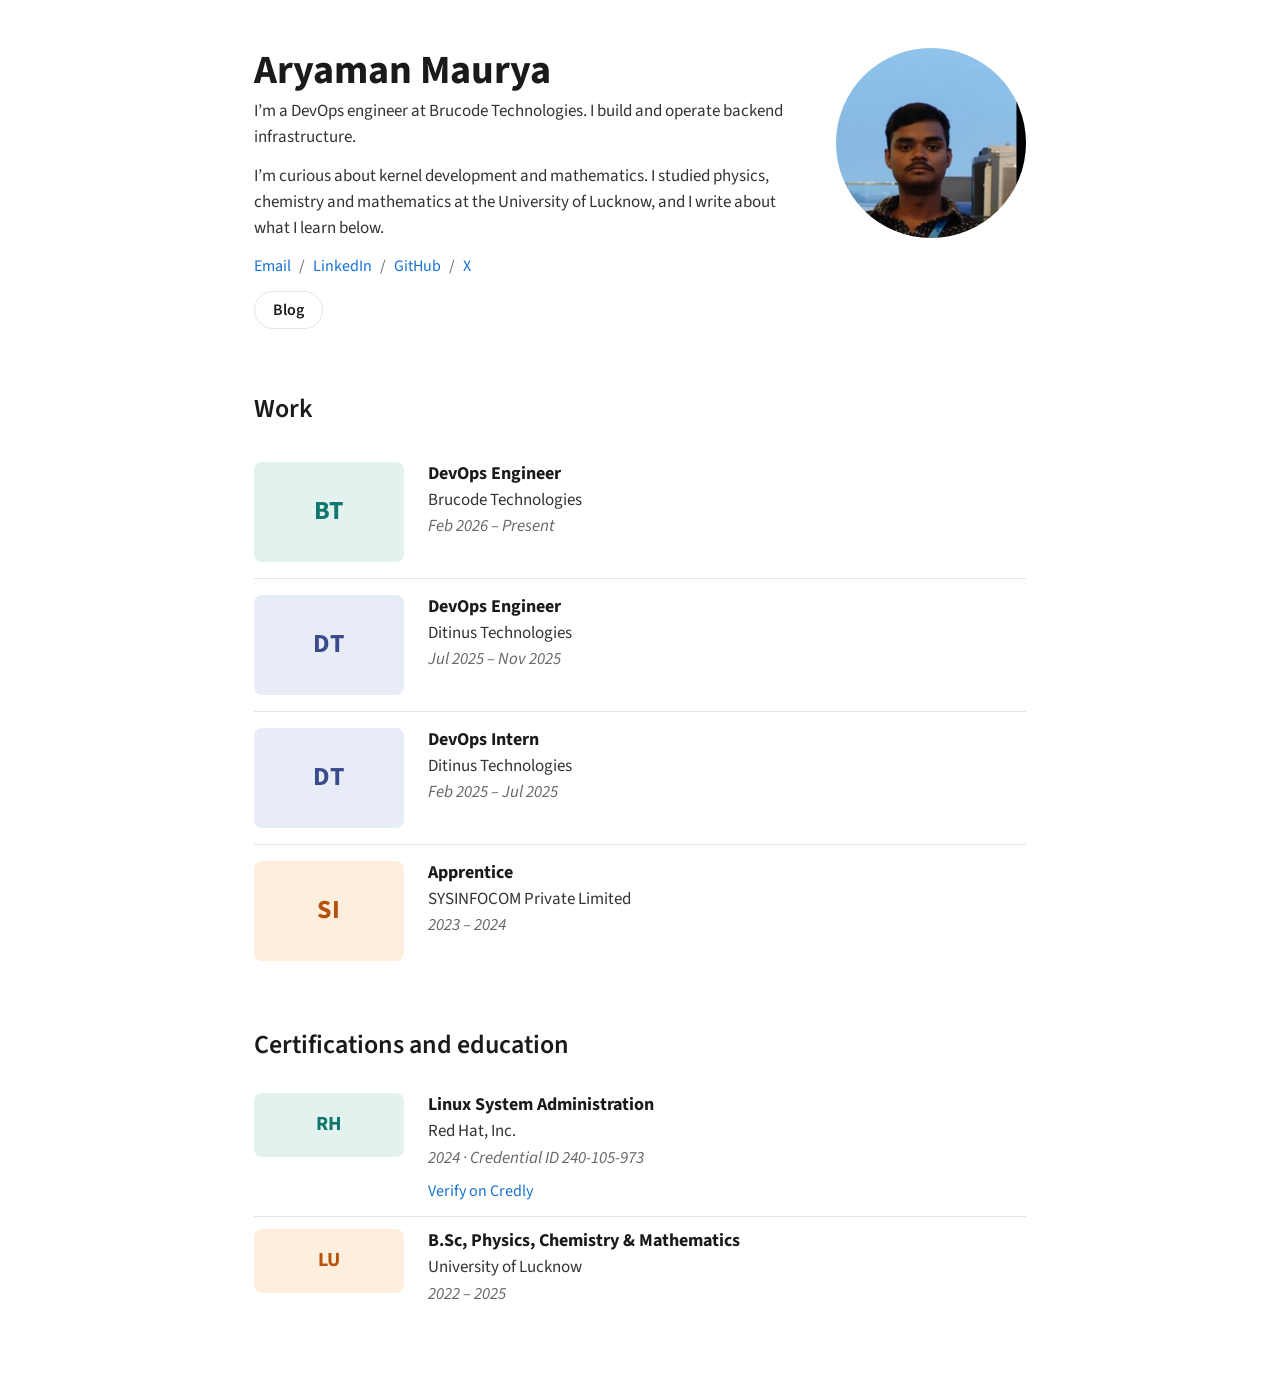
==== index.html @ b2ce627e "Rename main.html to index.html" ====
<!DOCTYPE html>
<html lang="en">
<head>
<meta charset="utf-8">
<meta name="viewport" content="width=device-width, initial-scale=1, viewport-fit=cover">
<title>Aryaman Maurya</title>
<link href="https://fonts.googleapis.com/css2?family=Source+Sans+3:ital,wght@0,400;0,600;0,700;1,400&display=swap" rel="stylesheet">
<style>
:root{--bg:#fff;--ink:#1a1a1a;--text:#333;--muted:#666;--line:#e6e6e6;--link:#1772d0;--tile1:#e3f1ef;--tile1i:#0f766e;--tile2:#fdeedd;--tile2i:#b45309;--tile3:#e8ecf6;--tile3i:#3a4a8a;color-scheme:light;
box-sizing:border-box;padding-top:env(safe-area-inset-top,0px);padding-bottom:env(safe-area-inset-bottom,0px)}
@media (prefers-color-scheme:dark){:root:not([data-theme="light"]){--bg:#121416;--ink:#f1f1f1;--text:#cfcfcf;--muted:#9a9a9a;--line:#2a2d30;--link:#6cb0ff;--tile1:#173431;--tile1i:#5eead4;--tile2:#3a2a15;--tile2i:#fbbf6a;--tile3:#1f2640;--tile3i:#a5b4f5;color-scheme:dark}}
:root[data-theme="dark"]{--bg:#121416;--ink:#f1f1f1;--text:#cfcfcf;--muted:#9a9a9a;--line:#2a2d30;--link:#6cb0ff;--tile1:#173431;--tile1i:#5eead4;--tile2:#3a2a15;--tile2i:#fbbf6a;--tile3:#1f2640;--tile3i:#a5b4f5;color-scheme:dark}
*,*::before,*::after{box-sizing:border-box}
html{scroll-padding-top:env(safe-area-inset-top,0px)}
body{margin:0;background:var(--bg);color:var(--text);font:400 17px/1.55 "Source Sans 3",system-ui,sans-serif}
.page{max-width:820px;margin:0 auto;padding:48px 24px 80px}
a{color:var(--link);text-decoration:none}
a:hover{text-decoration:underline}
:focus-visible{outline:3px solid var(--link);outline-offset:3px;border-radius:3px}
h1{margin:0 0 4px;font-size:40px;line-height:1.15;font-weight:700;color:var(--ink)}
h2{margin:48px 0 16px;font-size:26px;font-weight:600;color:var(--ink)}
.head{display:flex;gap:32px;align-items:flex-start;justify-content:space-between}
.head p{margin:0 0 12px}
.photo{flex:0 0 190px;width:190px;height:190px;border-radius:50%;object-fit:cover;background:var(--line)}
.links{margin:16px 0 0;text-align:center;font-size:16px}
.links a+a::before{content:"/";color:var(--muted);margin:0 8px;display:inline-block}
.links{text-align:left}
.item{display:flex;gap:24px;padding:16px 0;border-top:1px solid var(--line)}
.item:first-of-type{border-top:0}
.tile{flex:0 0 150px;height:100px;border-radius:8px;display:grid;place-items:center;font-weight:700;font-size:26px;letter-spacing:.02em}
.t1{background:var(--tile1);color:var(--tile1i)}
.t2{background:var(--tile2);color:var(--tile2i)}
.t3{background:var(--tile3);color:var(--tile3i)}
.body{flex:1;min-width:0}
.title{display:block;font-weight:700;font-size:18px;color:var(--ink);line-height:1.3}
.sub{margin:2px 0 0;color:var(--text)}
.meta{margin:0;font-style:italic;color:var(--muted)}
.desc{margin:8px 0 0}
.acts{margin:8px 0 0;font-size:16px}
.acts button{font:inherit;color:var(--link);background:none;border:0;padding:0;cursor:pointer}
.acts button:hover{text-decoration:underline}
.acts button+button::before,.acts button+a::before,.acts a+button::before{content:"/";color:var(--muted);margin:0 8px}
.more{margin-top:12px}
.more p{margin:0 0 10px;max-width:62ch}
.video{position:relative;aspect-ratio:16/9;max-width:560px;margin-top:12px;border-radius:8px;overflow:hidden;background:var(--line)}
.video iframe{position:absolute;inset:0;width:100%;height:100%;border:0}
.video.empty{display:grid;place-items:center;color:var(--muted);text-align:center;padding:12px;border:1px dashed var(--muted);background:transparent}
.back{margin:0 0 16px}
.sr{position:absolute;width:1px;height:1px;overflow:hidden;clip:rect(0 0 0 0);white-space:nowrap}
.btn{display:inline-block;padding:6px 18px;border:1px solid var(--line);border-radius:999px;color:var(--ink);font-weight:600;font-size:16px}
.btn:hover{text-decoration:none;background:var(--line)}
#page-blog .item{padding:24px 0}
#page-blog .tile{height:110px}
.small .tile{height:64px;flex-basis:150px;font-size:20px}
.small .item{padding:12px 0}
[hidden]{display:none!important}
@media (max-width:640px){
 .head{flex-direction:column-reverse;align-items:center;text-align:left}
 .head>div{width:100%}
 .photo{width:150px;height:150px;flex-basis:auto}
 .item{flex-direction:column;gap:10px}
 .tile{flex-basis:auto;width:100%;max-width:220px}
}
</style>
</head>
<body>
<div class="page">
<div id="page-home">
<header class="head">
  <div>
    <h1>Aryaman Maurya</h1>
    <p>I’m a DevOps engineer at Brucode Technologies. I build and operate backend infrastructure.</p>
    <p>I’m curious about kernel development and mathematics. I studied physics, chemistry and mathematics at the University of Lucknow, and I write about what I learn below.</p>
    <p class="links">
      <a href="mailto:aryamanmaurya29@gmail.com">Email</a><a href="https://www.linkedin.com/in/aryamanmaurya/" target="_blank" rel="noopener">LinkedIn</a><a href="https://github.com/aryamanmaurya" target="_blank" rel="noopener">GitHub</a><a href="https://x.com/aryamanmaurya29" target="_blank" rel="noopener">X</a>
    </p>
    <p><a class="btn" href="#blog">Blog</a></p>
  </div>
  <img class="photo" src="[data-uri]" alt="Aryaman Maurya">
</header>

<section id="work" aria-labelledby="hw">
  <h2 id="hw">Work</h2>
  <div class="item"><div class="tile t1" aria-hidden="true">BT</div><div class="body">
    <span class="title">DevOps Engineer</span><p class="sub">Brucode Technologies</p><p class="meta">Feb 2026 – Present</p></div></div>
  <div class="item"><div class="tile t3" aria-hidden="true">DT</div><div class="body">
    <span class="title">DevOps Engineer</span><p class="sub">Ditinus Technologies</p><p class="meta">Jul 2025 – Nov 2025</p></div></div>
  <div class="item"><div class="tile t3" aria-hidden="true">DT</div><div class="body">
    <span class="title">DevOps Intern</span><p class="sub">Ditinus Technologies</p><p class="meta">Feb 2025 – Jul 2025</p></div></div>
  <div class="item"><div class="tile t2" aria-hidden="true">SI</div><div class="body">
    <span class="title">Apprentice</span><p class="sub">SYSINFOCOM Private Limited</p><p class="meta">2023 – 2024</p></div></div>
</section>

<section class="small" aria-labelledby="hc">
  <h2 id="hc">Certifications and education</h2>
  <div class="item"><div class="tile t1" aria-hidden="true">RH</div><div class="body">
    <span class="title">Linux System Administration</span><p class="sub">Red Hat, Inc.</p>
    <p class="meta">2024 · Credential ID 240-105-973</p>
    <p class="acts"><a href="https://www.credly.com/go/B8INA1QJ" target="_blank" rel="noopener">Verify on Credly</a></p></div></div>
  <div class="item"><div class="tile t2" aria-hidden="true">LU</div><div class="body">
    <span class="title">B.Sc, Physics, Chemistry &amp; Mathematics</span><p class="sub">University of Lucknow</p><p class="meta">2022 – 2025</p></div></div>
</section>
</div>

<div id="page-blog" hidden>
<p class="back"><a class="btn" href="#">Back</a></p>
<section aria-labelledby="hbp">
  <h1 id="hbp" class="sr">Blog</h1>
  <div id="posts"></div>
</section>
</div>
</div>

<script>
/* ---- Add blog posts here, newest first ----
   tag: short label shown on the tile (e.g. "Linux")
   video: YouTube link, "" for none, null shows a sample box
   body: array of paragraphs shown when the reader clicks "Read" */
var POSTS=[
  {title:"Your first blog post",date:"9 Nov 2026",tag:"Post",
   summary:"One or two sentences that tell the reader what this post covers and why it matters.",
   body:["Write the full post here. Add as many paragraphs as you like.","Posts with a video show a Watch link next to Read."],
   video:null},
  {title:"A second post",date:"1 Nov 2026",tag:"Notes",
   summary:"A post with no video only shows the Read link.",
   body:["The full text of the second post goes here."],
   video:""}
];

function ytId(u){var m=String(u).match(/(?:v=|youtu\.be\/|embed\/|shorts\/)([A-Za-z0-9_-]{11})/);return m?m[1]:null}
function el(t,c,x){var e=document.createElement(t);if(c)e.className=c;if(x!=null)e.textContent=x;return e}

(function(){
  var box=document.getElementById('posts'),tones=['t1','t2','t3'];
  POSTS.forEach(function(p,i){
    var it=el('div','item'),tile=el('div','tile '+tones[i%3],p.tag||'Post');tile.setAttribute('aria-hidden','true');
    var b=el('div','body');
    b.appendChild(el('span','title',p.title));
    b.appendChild(el('p','meta',p.date));
    b.appendChild(el('p','desc',p.summary));
    var acts=el('p','acts'),more=el('div','more'),vid=null;
    more.hidden=true;
    p.body.forEach(function(t){more.appendChild(el('p',null,t))});
    var rb=el('button',null,'Read');rb.type='button';rb.setAttribute('aria-expanded','false');
    rb.onclick=function(){more.hidden=!more.hidden;rb.setAttribute('aria-expanded',String(!more.hidden));rb.textContent=more.hidden?'Read':'Hide'};
    acts.appendChild(rb);
    if(p.video===null){
      vid=el('div','video empty','Your YouTube video appears here');vid.hidden=true;
    }else if(p.video){
      var id=ytId(p.video);
      if(id){
        vid=el('div','video');vid.hidden=true;vid.dataset.id=id;
        var yl=el('a',null,'YouTube');yl.href='https://www.youtube.com/watch?v='+id;yl.target='_blank';yl.rel='noopener';
      }
    }
    if(vid){
      var wb=el('button',null,'Watch');wb.type='button';wb.setAttribute('aria-expanded','false');
      wb.onclick=function(){
        if(vid.hidden&&vid.dataset.id&&!vid.firstChild){
          var f=document.createElement('iframe');
          f.src='https://www.youtube-nocookie.com/embed/'+vid.dataset.id;
          f.title=p.title+' (video)';f.allowFullscreen=true;
          f.setAttribute('allow','accelerometer; encrypted-media; gyroscope; picture-in-picture');
          vid.appendChild(f);
        }
        vid.hidden=!vid.hidden;wb.setAttribute('aria-expanded',String(!vid.hidden));wb.textContent=vid.hidden?'Watch':'Hide video';
      };
      acts.appendChild(wb);
      if(typeof yl!=='undefined'&&yl&&p.video){acts.appendChild(yl);yl=null}
    }
    b.appendChild(acts);b.appendChild(more);if(vid)b.appendChild(vid);
    it.appendChild(tile);it.appendChild(b);box.appendChild(it);
  });
  var home=document.getElementById('page-home'),bp=document.getElementById('page-blog');
  function route(){
    var b=location.hash==='#blog';
    home.hidden=b;bp.hidden=!b;
    document.title=(b?'Blog – ':'')+'Aryaman Maurya';
    window.scrollTo(0,0);
  }
  window.addEventListener('hashchange',route);route();
})();
</script>
</body>
</html>
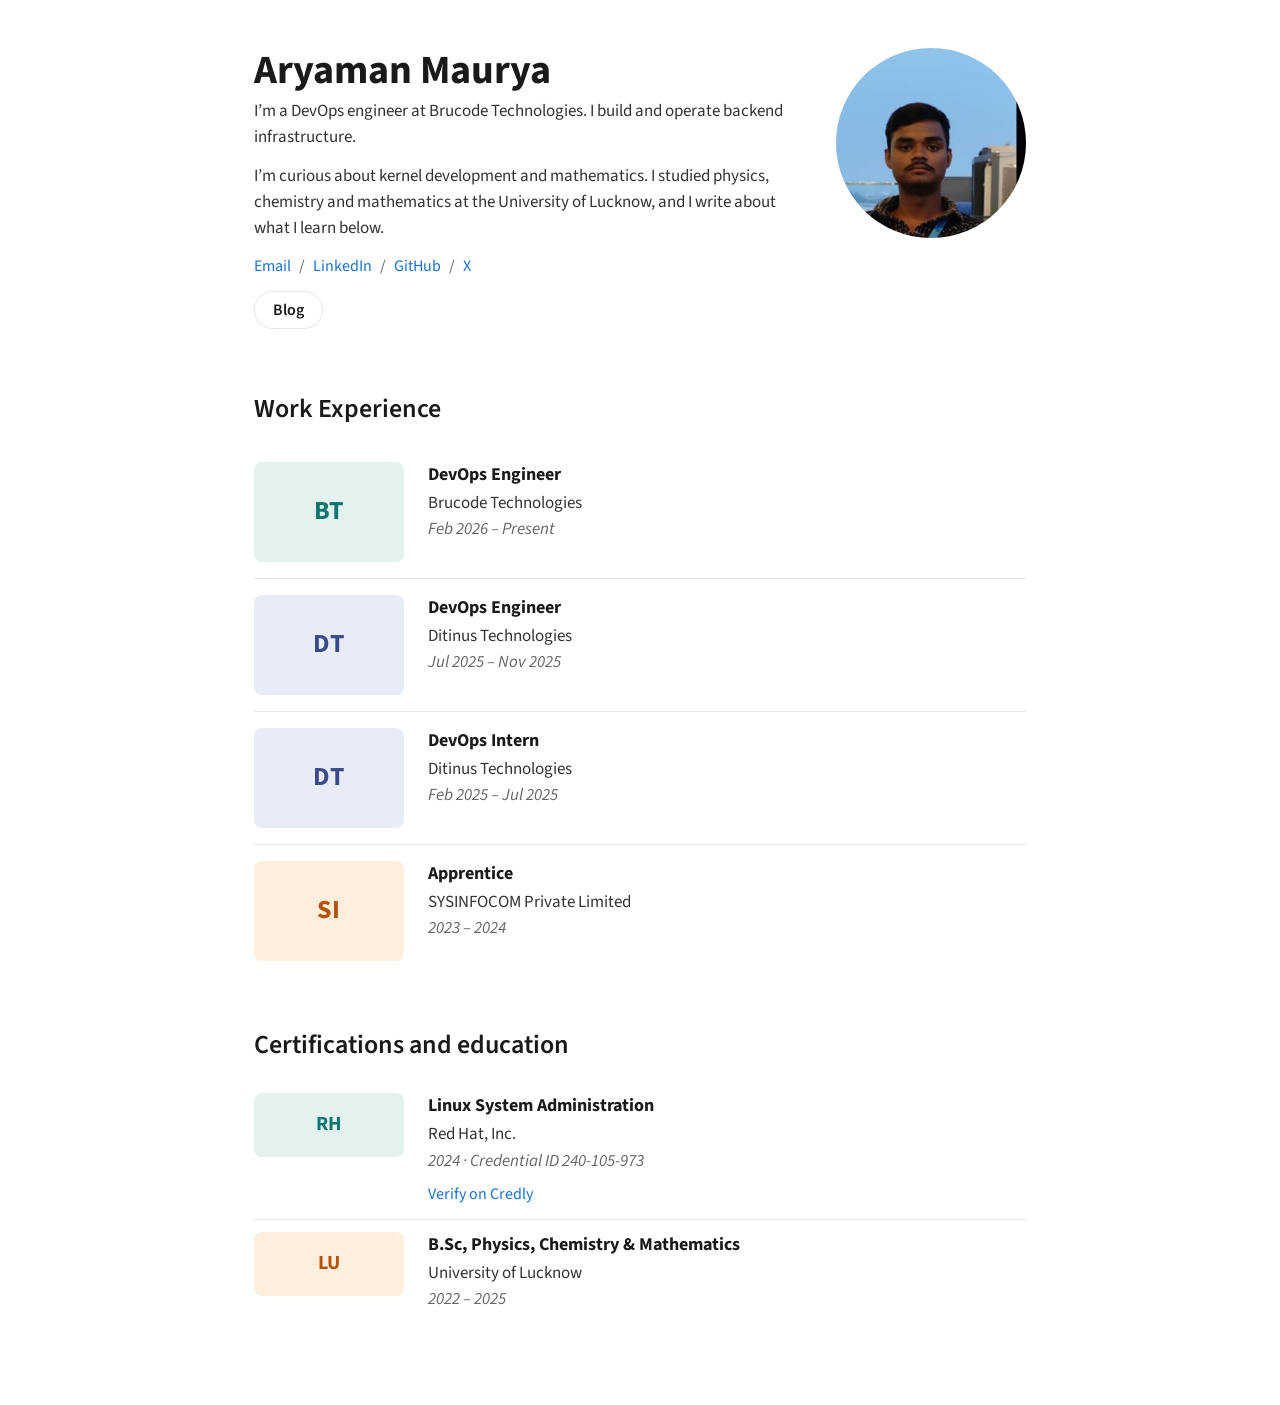
==== commit 247c533e: "few refinements." ====
--- a/index.html
+++ b/index.html
@@ -46,11 +46,32 @@
 .video iframe{position:absolute;inset:0;width:100%;height:100%;border:0}
 .video.empty{display:grid;place-items:center;color:var(--muted);text-align:center;padding:12px;border:1px dashed var(--muted);background:transparent}
 .back{margin:0 0 16px}
+.back .btn{width:40px;height:40px;padding:0;display:grid;place-items:center;border-radius:50%;background:var(--bg)}
+.back .btn:hover{background:var(--line)}
+@media (min-width:960px){#page-blog,#page-post{position:relative}.back{position:absolute;top:-39px;left:calc(-1 * min(209px, (100vw - 772px) / 2 - 20px));margin:0}}
+#posts .item{position:relative}
+#posts .title::after{content:"";position:absolute;inset:0}
+#posts .item:hover .title{color:var(--link)}
+#posts .item:hover{background:rgba(127,127,127,.06)}
+#post h1{font-size:34px;margin:0 0 4px}
+#post .meta{margin:0 0 20px}
+#post p{margin:0 0 14px;max-width:64ch}
+#post .video{margin:20px 0}
 .sr{position:absolute;width:1px;height:1px;overflow:hidden;clip:rect(0 0 0 0);white-space:nowrap}
 .btn{display:inline-block;padding:6px 18px;border:1px solid var(--line);border-radius:999px;color:var(--ink);font-weight:600;font-size:16px}
 .btn:hover{text-decoration:none;background:var(--line)}
 #page-blog .item{padding:24px 0}
 #page-blog .tile{height:110px}
+.exp-btn{font:inherit;font-weight:700;font-size:18px;line-height:1.3;color:var(--ink);background:none;border:0;padding:0;text-align:left;cursor:pointer;display:inline-flex;align-items:center;gap:8px}
+.chev{position:absolute;right:4px;top:22px;flex:none;color:var(--muted);opacity:0;transition:opacity .15s,transform .2s}
+.small .chev{top:18px}
+.item.exp .body{padding-right:36px}
+.item.exp{cursor:pointer;position:relative}
+.item.exp:hover .chev,.exp-btn:focus-visible .chev,.item.open .chev{opacity:1}
+.item.open .chev{transform:rotate(180deg)}
+@media (hover:none){.chev{opacity:1}}
+.note{margin-top:10px;max-width:62ch}
+.note p{margin:0}
 .small .tile{height:64px;flex-basis:150px;font-size:20px}
 .small .item{padding:12px 0}
 [hidden]{display:none!important}
@@ -80,15 +101,15 @@
 </header>
 
 <section id="work" aria-labelledby="hw">
-  <h2 id="hw">Work</h2>
+  <h2 id="hw">Work Experience</h2>
   <div class="item"><div class="tile t1" aria-hidden="true">BT</div><div class="body">
-    <span class="title">DevOps Engineer</span><p class="sub">Brucode Technologies</p><p class="meta">Feb 2026 – Present</p></div></div>
+    <span class="title">DevOps Engineer</span><p class="sub">Brucode Technologies</p><p class="meta">Feb 2026 – Present</p><div class="note" hidden><p>Write two to four lines about this role here: what you worked on, the tools you used and what you achieved.</p></div></div></div>
   <div class="item"><div class="tile t3" aria-hidden="true">DT</div><div class="body">
-    <span class="title">DevOps Engineer</span><p class="sub">Ditinus Technologies</p><p class="meta">Jul 2025 – Nov 2025</p></div></div>
+    <span class="title">DevOps Engineer</span><p class="sub">Ditinus Technologies</p><p class="meta">Jul 2025 – Nov 2025</p><div class="note" hidden><p>Write two to four lines about this role here: what you worked on, the tools you used and what you achieved.</p></div></div></div>
   <div class="item"><div class="tile t3" aria-hidden="true">DT</div><div class="body">
-    <span class="title">DevOps Intern</span><p class="sub">Ditinus Technologies</p><p class="meta">Feb 2025 – Jul 2025</p></div></div>
+    <span class="title">DevOps Intern</span><p class="sub">Ditinus Technologies</p><p class="meta">Feb 2025 – Jul 2025</p><div class="note" hidden><p>Write two to four lines about this role here: what you worked on, the tools you used and what you achieved.</p></div></div></div>
   <div class="item"><div class="tile t2" aria-hidden="true">SI</div><div class="body">
-    <span class="title">Apprentice</span><p class="sub">SYSINFOCOM Private Limited</p><p class="meta">2023 – 2024</p></div></div>
+    <span class="title">Apprentice</span><p class="sub">SYSINFOCOM Private Limited</p><p class="meta">2023 – 2024</p><div class="note" hidden><p>Write two to four lines about this role here: what you worked on, the tools you used and what you achieved.</p></div></div></div>
 </section>
 
 <section class="small" aria-labelledby="hc">
@@ -96,33 +117,37 @@
   <div class="item"><div class="tile t1" aria-hidden="true">RH</div><div class="body">
     <span class="title">Linux System Administration</span><p class="sub">Red Hat, Inc.</p>
     <p class="meta">2024 · Credential ID 240-105-973</p>
-    <p class="acts"><a href="https://www.credly.com/go/B8INA1QJ" target="_blank" rel="noopener">Verify on Credly</a></p></div></div>
+    <p class="acts"><a href="https://www.credly.com/go/B8INA1QJ" target="_blank" rel="noopener">Verify on Credly</a></p><div class="note" hidden><p>Write a couple of lines here about what this certification covers and what you learned from it.</p></div></div></div>
   <div class="item"><div class="tile t2" aria-hidden="true">LU</div><div class="body">
-    <span class="title">B.Sc, Physics, Chemistry &amp; Mathematics</span><p class="sub">University of Lucknow</p><p class="meta">2022 – 2025</p></div></div>
+    <span class="title">B.Sc, Physics, Chemistry &amp; Mathematics</span><p class="sub">University of Lucknow</p><p class="meta">2022 – 2025</p><div class="note" hidden><p>Write a couple of lines here about your studies, favourite subjects or projects.</p></div></div></div>
 </section>
 </div>
 
 <div id="page-blog" hidden>
-<p class="back"><a class="btn" href="#">Back</a></p>
+<p class="back"><a class="btn" href="#" aria-label="Back"><svg width="18" height="18" viewBox="0 0 24 24" fill="none" stroke="currentColor" stroke-width="2.2" stroke-linecap="round" stroke-linejoin="round" aria-hidden="true"><path d="M19 12H5M12 19l-7-7 7-7"/></svg></a></p>
 <section aria-labelledby="hbp">
   <h1 id="hbp" class="sr">Blog</h1>
   <div id="posts"></div>
 </section>
 </div>
+<div id="page-post" hidden>
+<p class="back"><a class="btn" href="#blog" aria-label="Back"><svg width="18" height="18" viewBox="0 0 24 24" fill="none" stroke="currentColor" stroke-width="2.2" stroke-linecap="round" stroke-linejoin="round" aria-hidden="true"><path d="M19 12H5M12 19l-7-7 7-7"/></svg></a></p>
+<article id="post"></article>
+</div>
 </div>
 
 <script>
 /* ---- Add blog posts here, newest first ----
    tag: short label shown on the tile (e.g. "Linux")
    video: YouTube link, "" for none, null shows a sample box
-   body: array of paragraphs shown when the reader clicks "Read" */
+   body: array of paragraphs shown on the post page */
 var POSTS=[
   {title:"Your first blog post",date:"9 Nov 2026",tag:"Post",
    summary:"One or two sentences that tell the reader what this post covers and why it matters.",
-   body:["Write the full post here. Add as many paragraphs as you like.","Posts with a video show a Watch link next to Read."],
+   body:["Write the full post here. Add as many paragraphs as you like.","If a post has a YouTube link, the video appears below the text."],
    video:null},
   {title:"A second post",date:"1 Nov 2026",tag:"Notes",
-   summary:"A post with no video only shows the Read link.",
+   summary:"A post without a video shows only the text.",
    body:["The full text of the second post goes here."],
    video:""}
 ];
@@ -134,51 +159,59 @@
   var box=document.getElementById('posts'),tones=['t1','t2','t3'];
   POSTS.forEach(function(p,i){
     var it=el('div','item'),tile=el('div','tile '+tones[i%3],p.tag||'Post');tile.setAttribute('aria-hidden','true');
-    var b=el('div','body');
-    b.appendChild(el('span','title',p.title));
+    var b=el('div','body'),a=el('a','title',p.title);a.href='#post-'+(i+1);
+    b.appendChild(a);
     b.appendChild(el('p','meta',p.date));
     b.appendChild(el('p','desc',p.summary));
-    var acts=el('p','acts'),more=el('div','more'),vid=null;
-    more.hidden=true;
-    p.body.forEach(function(t){more.appendChild(el('p',null,t))});
-    var rb=el('button',null,'Read');rb.type='button';rb.setAttribute('aria-expanded','false');
-    rb.onclick=function(){more.hidden=!more.hidden;rb.setAttribute('aria-expanded',String(!more.hidden));rb.textContent=more.hidden?'Read':'Hide'};
-    acts.appendChild(rb);
-    if(p.video===null){
-      vid=el('div','video empty','Your YouTube video appears here');vid.hidden=true;
-    }else if(p.video){
+    it.appendChild(tile);it.appendChild(b);box.appendChild(it);
+  });
+
+  function renderPost(i){
+    var p=POSTS[i],box=document.getElementById('post');
+    box.textContent='';
+    if(!p){box.appendChild(el('p',null,'This post could not be found.'));return}
+    box.appendChild(el('h1',null,p.title));
+    box.appendChild(el('p','meta',p.date));
+    p.body.forEach(function(t){box.appendChild(el('p',null,t))});
+    if(p.video===null){box.appendChild(el('div','video empty','Your YouTube video appears here'))}
+    else if(p.video){
       var id=ytId(p.video);
       if(id){
-        vid=el('div','video');vid.hidden=true;vid.dataset.id=id;
-        var yl=el('a',null,'YouTube');yl.href='https://www.youtube.com/watch?v='+id;yl.target='_blank';yl.rel='noopener';
+        var v=el('div','video'),f=document.createElement('iframe');
+        f.src='https://www.youtube-nocookie.com/embed/'+id;
+        f.title=p.title+' (video)';f.allowFullscreen=true;
+        f.setAttribute('allow','accelerometer; encrypted-media; gyroscope; picture-in-picture');
+        v.appendChild(f);box.appendChild(v);
+        var l=el('a',null,'Watch on YouTube');l.href='https://www.youtube.com/watch?v='+id;l.target='_blank';l.rel='noopener';
+        var pl=el('p');pl.appendChild(l);box.appendChild(pl);
       }
     }
-    if(vid){
-      var wb=el('button',null,'Watch');wb.type='button';wb.setAttribute('aria-expanded','false');
-      wb.onclick=function(){
-        if(vid.hidden&&vid.dataset.id&&!vid.firstChild){
-          var f=document.createElement('iframe');
-          f.src='https://www.youtube-nocookie.com/embed/'+vid.dataset.id;
-          f.title=p.title+' (video)';f.allowFullscreen=true;
-          f.setAttribute('allow','accelerometer; encrypted-media; gyroscope; picture-in-picture');
-          vid.appendChild(f);
-        }
-        vid.hidden=!vid.hidden;wb.setAttribute('aria-expanded',String(!vid.hidden));wb.textContent=vid.hidden?'Watch':'Hide video';
-      };
-      acts.appendChild(wb);
-      if(typeof yl!=='undefined'&&yl&&p.video){acts.appendChild(yl);yl=null}
-    }
-    b.appendChild(acts);b.appendChild(more);if(vid)b.appendChild(vid);
-    it.appendChild(tile);it.appendChild(b);box.appendChild(it);
-  });
-  var home=document.getElementById('page-home'),bp=document.getElementById('page-blog');
+  }
+
+  var pages={home:document.getElementById('page-home'),blog:document.getElementById('page-blog'),post:document.getElementById('page-post')};
   function route(){
-    var b=location.hash==='#blog';
-    home.hidden=b;bp.hidden=!b;
-    document.title=(b?'Blog – ':'')+'Aryaman Maurya';
-    window.scrollTo(0,0);
+    var h=location.hash.slice(1),m=h.match(/^post-(\d+)$/),name='home',title='Aryaman Maurya';
+    if(m){name='post';renderPost(+m[1]-1);var p=POSTS[+m[1]-1];if(p)title=p.title+' – Aryaman Maurya'}
+    else if(h==='blog'){name='blog';title='Blog – Aryaman Maurya'}
+    for(var k in pages)pages[k].hidden=(k!==name);
+    document.title=title;window.scrollTo(0,0);
   }
   window.addEventListener('hashchange',route);route();
+})();
+
+(function(){
+  document.querySelectorAll('#page-home .item').forEach(function(it,i){
+    var note=it.querySelector('.note'),t=it.querySelector('.title');
+    if(!note||!t)return;
+    var b=document.createElement('button');b.type='button';b.className='title exp-btn';
+    b.setAttribute('aria-expanded','false');
+    note.id='note-'+i;b.setAttribute('aria-controls',note.id);
+    b.appendChild(document.createTextNode(t.textContent));
+    b.insertAdjacentHTML('beforeend','<svg class="chev" width="16" height="16" viewBox="0 0 24 24" fill="none" stroke="currentColor" stroke-width="2.4" stroke-linecap="round" stroke-linejoin="round" aria-hidden="true"><path d="M6 9l6 6 6-6"/></svg>');
+    t.replaceWith(b);it.classList.add('exp');
+    function toggle(){var o=note.hidden;note.hidden=!o;it.classList.toggle('open',o);b.setAttribute('aria-expanded',String(o))}
+    it.addEventListener('click',function(e){if(e.target.closest('a'))return;if(e.target===b||b.contains(e.target)){toggle();return}toggle()});
+  });
 })();
 </script>
 </body>
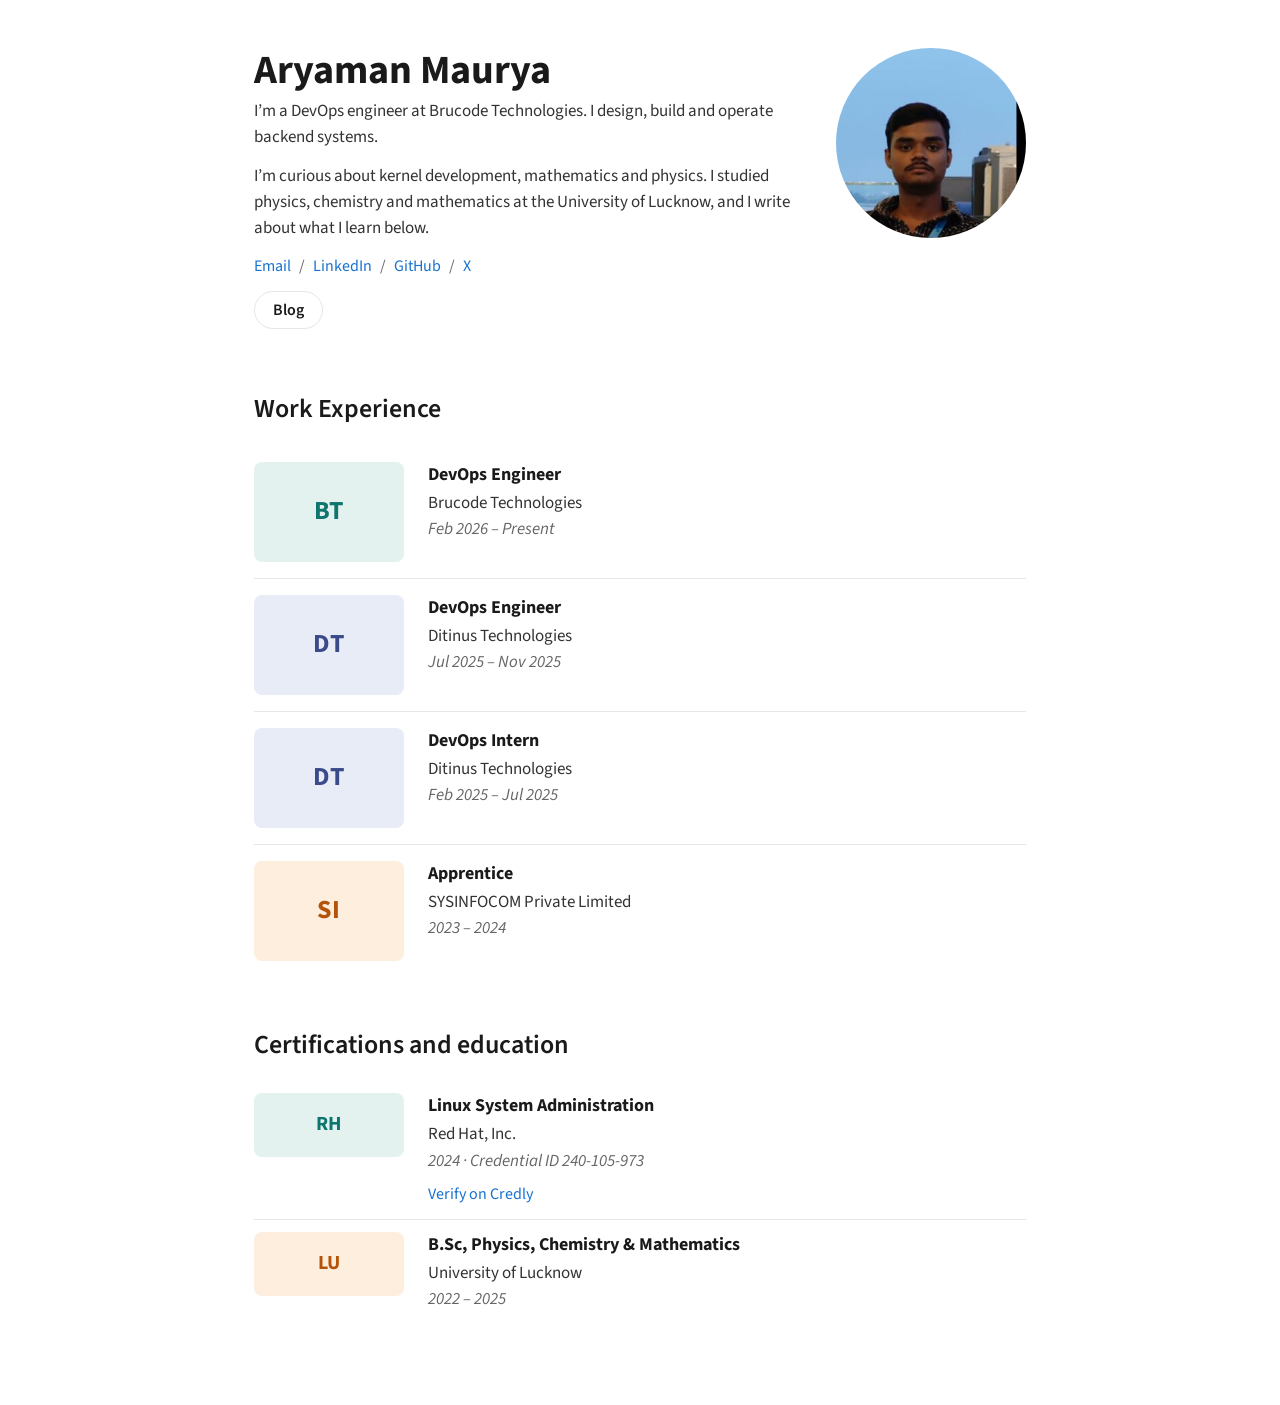
==== commit 2261fd01: "about me refinement." ====
--- a/index.html
+++ b/index.html
@@ -90,8 +90,8 @@
 <header class="head">
   <div>
     <h1>Aryaman Maurya</h1>
-    <p>I’m a DevOps engineer at Brucode Technologies. I build and operate backend infrastructure.</p>
-    <p>I’m curious about kernel development and mathematics. I studied physics, chemistry and mathematics at the University of Lucknow, and I write about what I learn below.</p>
+    <p>I’m a DevOps engineer at Brucode Technologies. I design, build and operate backend systems.</p>
+    <p>I’m curious about kernel development, mathematics and physics. I studied physics, chemistry and mathematics at the University of Lucknow, and I write about what I learn below.</p>
     <p class="links">
       <a href="mailto:aryamanmaurya29@gmail.com">Email</a><a href="https://www.linkedin.com/in/aryamanmaurya/" target="_blank" rel="noopener">LinkedIn</a><a href="https://github.com/aryamanmaurya" target="_blank" rel="noopener">GitHub</a><a href="https://x.com/aryamanmaurya29" target="_blank" rel="noopener">X</a>
     </p>
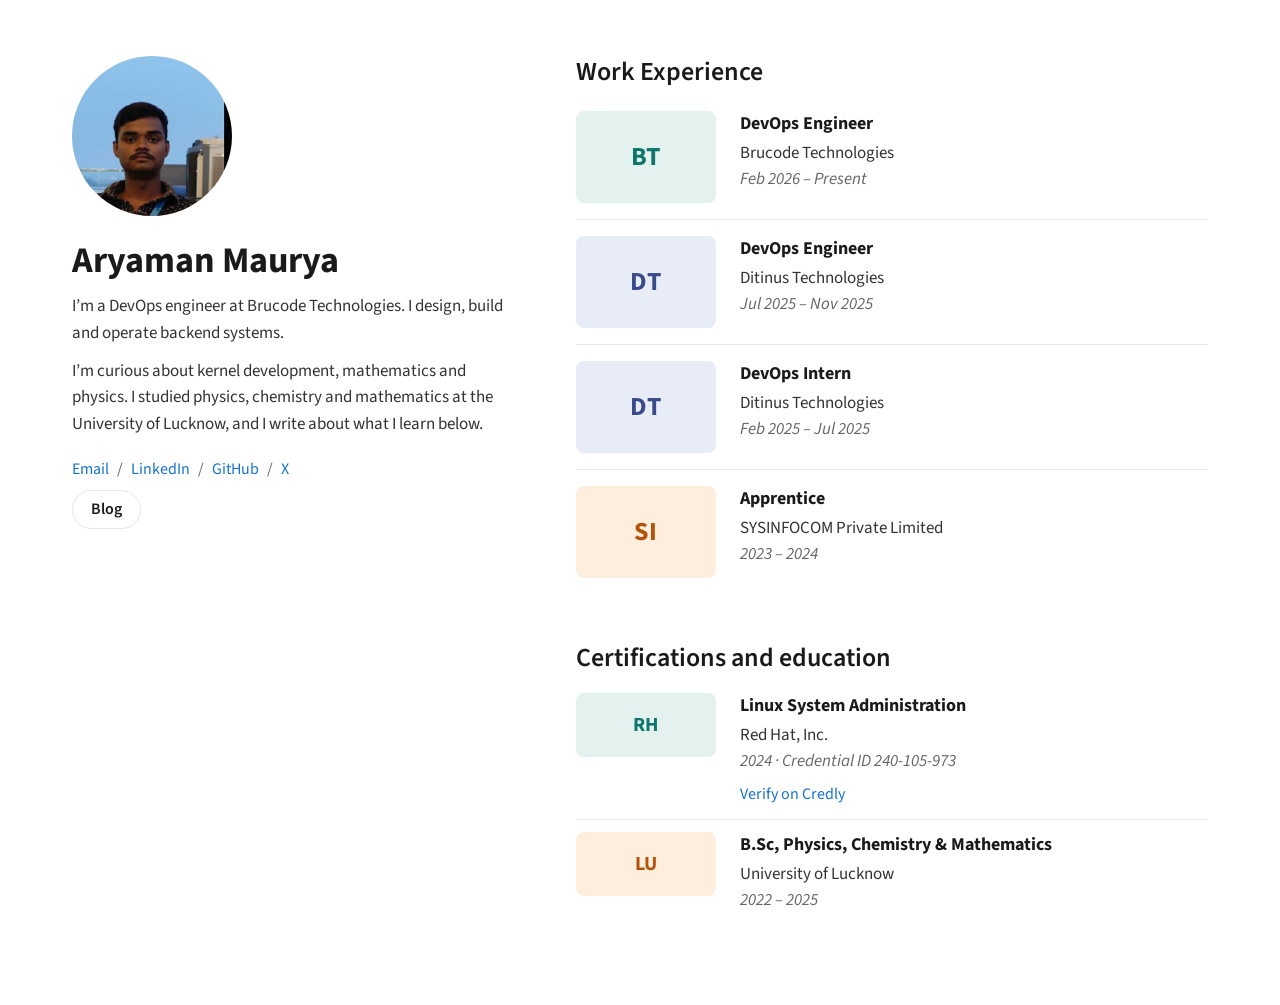
==== commit 62e28e5c: "updated and restructured" ====
--- a/index.html
+++ b/index.html
@@ -5,202 +5,58 @@
 <meta name="viewport" content="width=device-width, initial-scale=1, viewport-fit=cover">
 <title>Aryaman Maurya</title>
 <link href="https://fonts.googleapis.com/css2?family=Source+Sans+3:ital,wght@0,400;0,600;0,700;1,400&display=swap" rel="stylesheet">
-<style>
-:root{--bg:#fff;--ink:#1a1a1a;--text:#333;--muted:#666;--line:#e6e6e6;--link:#1772d0;--tile1:#e3f1ef;--tile1i:#0f766e;--tile2:#fdeedd;--tile2i:#b45309;--tile3:#e8ecf6;--tile3i:#3a4a8a;color-scheme:light;
-box-sizing:border-box;padding-top:env(safe-area-inset-top,0px);padding-bottom:env(safe-area-inset-bottom,0px)}
-@media (prefers-color-scheme:dark){:root:not([data-theme="light"]){--bg:#121416;--ink:#f1f1f1;--text:#cfcfcf;--muted:#9a9a9a;--line:#2a2d30;--link:#6cb0ff;--tile1:#173431;--tile1i:#5eead4;--tile2:#3a2a15;--tile2i:#fbbf6a;--tile3:#1f2640;--tile3i:#a5b4f5;color-scheme:dark}}
-:root[data-theme="dark"]{--bg:#121416;--ink:#f1f1f1;--text:#cfcfcf;--muted:#9a9a9a;--line:#2a2d30;--link:#6cb0ff;--tile1:#173431;--tile1i:#5eead4;--tile2:#3a2a15;--tile2i:#fbbf6a;--tile3:#1f2640;--tile3i:#a5b4f5;color-scheme:dark}
-*,*::before,*::after{box-sizing:border-box}
-html{scroll-padding-top:env(safe-area-inset-top,0px)}
-body{margin:0;background:var(--bg);color:var(--text);font:400 17px/1.55 "Source Sans 3",system-ui,sans-serif}
-.page{max-width:820px;margin:0 auto;padding:48px 24px 80px}
-a{color:var(--link);text-decoration:none}
-a:hover{text-decoration:underline}
-:focus-visible{outline:3px solid var(--link);outline-offset:3px;border-radius:3px}
-h1{margin:0 0 4px;font-size:40px;line-height:1.15;font-weight:700;color:var(--ink)}
-h2{margin:48px 0 16px;font-size:26px;font-weight:600;color:var(--ink)}
-.head{display:flex;gap:32px;align-items:flex-start;justify-content:space-between}
-.head p{margin:0 0 12px}
-.photo{flex:0 0 190px;width:190px;height:190px;border-radius:50%;object-fit:cover;background:var(--line)}
-.links{margin:16px 0 0;text-align:center;font-size:16px}
-.links a+a::before{content:"/";color:var(--muted);margin:0 8px;display:inline-block}
-.links{text-align:left}
-.item{display:flex;gap:24px;padding:16px 0;border-top:1px solid var(--line)}
-.item:first-of-type{border-top:0}
-.tile{flex:0 0 150px;height:100px;border-radius:8px;display:grid;place-items:center;font-weight:700;font-size:26px;letter-spacing:.02em}
-.t1{background:var(--tile1);color:var(--tile1i)}
-.t2{background:var(--tile2);color:var(--tile2i)}
-.t3{background:var(--tile3);color:var(--tile3i)}
-.body{flex:1;min-width:0}
-.title{display:block;font-weight:700;font-size:18px;color:var(--ink);line-height:1.3}
-.sub{margin:2px 0 0;color:var(--text)}
-.meta{margin:0;font-style:italic;color:var(--muted)}
-.desc{margin:8px 0 0}
-.acts{margin:8px 0 0;font-size:16px}
-.acts button{font:inherit;color:var(--link);background:none;border:0;padding:0;cursor:pointer}
-.acts button:hover{text-decoration:underline}
-.acts button+button::before,.acts button+a::before,.acts a+button::before{content:"/";color:var(--muted);margin:0 8px}
-.more{margin-top:12px}
-.more p{margin:0 0 10px;max-width:62ch}
-.video{position:relative;aspect-ratio:16/9;max-width:560px;margin-top:12px;border-radius:8px;overflow:hidden;background:var(--line)}
-.video iframe{position:absolute;inset:0;width:100%;height:100%;border:0}
-.video.empty{display:grid;place-items:center;color:var(--muted);text-align:center;padding:12px;border:1px dashed var(--muted);background:transparent}
-.back{margin:0 0 16px}
-.back .btn{width:40px;height:40px;padding:0;display:grid;place-items:center;border-radius:50%;background:var(--bg)}
-.back .btn:hover{background:var(--line)}
-@media (min-width:960px){#page-blog,#page-post{position:relative}.back{position:absolute;top:-39px;left:calc(-1 * min(209px, (100vw - 772px) / 2 - 20px));margin:0}}
-#posts .item{position:relative}
-#posts .title::after{content:"";position:absolute;inset:0}
-#posts .item:hover .title{color:var(--link)}
-#posts .item:hover{background:rgba(127,127,127,.06)}
-#post h1{font-size:34px;margin:0 0 4px}
-#post .meta{margin:0 0 20px}
-#post p{margin:0 0 14px;max-width:64ch}
-#post .video{margin:20px 0}
-.sr{position:absolute;width:1px;height:1px;overflow:hidden;clip:rect(0 0 0 0);white-space:nowrap}
-.btn{display:inline-block;padding:6px 18px;border:1px solid var(--line);border-radius:999px;color:var(--ink);font-weight:600;font-size:16px}
-.btn:hover{text-decoration:none;background:var(--line)}
-#page-blog .item{padding:24px 0}
-#page-blog .tile{height:110px}
-.exp-btn{font:inherit;font-weight:700;font-size:18px;line-height:1.3;color:var(--ink);background:none;border:0;padding:0;text-align:left;cursor:pointer;display:inline-flex;align-items:center;gap:8px}
-.chev{position:absolute;right:4px;top:22px;flex:none;color:var(--muted);opacity:0;transition:opacity .15s,transform .2s}
-.small .chev{top:18px}
-.item.exp .body{padding-right:36px}
-.item.exp{cursor:pointer;position:relative}
-.item.exp:hover .chev,.exp-btn:focus-visible .chev,.item.open .chev{opacity:1}
-.item.open .chev{transform:rotate(180deg)}
-@media (hover:none){.chev{opacity:1}}
-.note{margin-top:10px;max-width:62ch}
-.note p{margin:0}
-.small .tile{height:64px;flex-basis:150px;font-size:20px}
-.small .item{padding:12px 0}
-[hidden]{display:none!important}
-@media (max-width:640px){
- .head{flex-direction:column-reverse;align-items:center;text-align:left}
- .head>div{width:100%}
- .photo{width:150px;height:150px;flex-basis:auto}
- .item{flex-direction:column;gap:10px}
- .tile{flex-basis:auto;width:100%;max-width:220px}
-}
-</style>
+<link rel="stylesheet" href="style.css">
 </head>
 <body>
 <div class="page">
-<div id="page-home">
-<header class="head">
-  <div>
+
+<div class="layout">
+
+  <!-- LEFT: personal info -->
+  <aside class="side">
+    <img class="photo" src="photo.jpg" width="160" height="160" alt="Aryaman Maurya">
     <h1>Aryaman Maurya</h1>
     <p>I’m a DevOps engineer at Brucode Technologies. I design, build and operate backend systems.</p>
     <p>I’m curious about kernel development, mathematics and physics. I studied physics, chemistry and mathematics at the University of Lucknow, and I write about what I learn below.</p>
     <p class="links">
       <a href="mailto:aryamanmaurya29@gmail.com">Email</a><a href="https://www.linkedin.com/in/aryamanmaurya/" target="_blank" rel="noopener">LinkedIn</a><a href="https://github.com/aryamanmaurya" target="_blank" rel="noopener">GitHub</a><a href="https://x.com/aryamanmaurya29" target="_blank" rel="noopener">X</a>
     </p>
-    <p><a class="btn" href="#blog">Blog</a></p>
-  </div>
-  <img class="photo" src="[data-uri]" alt="Aryaman Maurya">
-</header>
+    <p><a class="btn" href="blogs/index.html">Blog</a></p>
+  </aside>
 
-<section id="work" aria-labelledby="hw">
-  <h2 id="hw">Work Experience</h2>
-  <div class="item"><div class="tile t1" aria-hidden="true">BT</div><div class="body">
-    <span class="title">DevOps Engineer</span><p class="sub">Brucode Technologies</p><p class="meta">Feb 2026 – Present</p><div class="note" hidden><p>Write two to four lines about this role here: what you worked on, the tools you used and what you achieved.</p></div></div></div>
-  <div class="item"><div class="tile t3" aria-hidden="true">DT</div><div class="body">
-    <span class="title">DevOps Engineer</span><p class="sub">Ditinus Technologies</p><p class="meta">Jul 2025 – Nov 2025</p><div class="note" hidden><p>Write two to four lines about this role here: what you worked on, the tools you used and what you achieved.</p></div></div></div>
-  <div class="item"><div class="tile t3" aria-hidden="true">DT</div><div class="body">
-    <span class="title">DevOps Intern</span><p class="sub">Ditinus Technologies</p><p class="meta">Feb 2025 – Jul 2025</p><div class="note" hidden><p>Write two to four lines about this role here: what you worked on, the tools you used and what you achieved.</p></div></div></div>
-  <div class="item"><div class="tile t2" aria-hidden="true">SI</div><div class="body">
-    <span class="title">Apprentice</span><p class="sub">SYSINFOCOM Private Limited</p><p class="meta">2023 – 2024</p><div class="note" hidden><p>Write two to four lines about this role here: what you worked on, the tools you used and what you achieved.</p></div></div></div>
-</section>
+  <!-- RIGHT: work experience, certifications and education -->
+  <main class="main">
+    <section id="work" aria-labelledby="hw">
+      <h2 id="hw">Work Experience</h2>
+      <div class="item"><div class="tile t1" aria-hidden="true">BT</div><div class="body">
+        <span class="title">DevOps Engineer</span><p class="sub">Brucode Technologies</p><p class="meta">Feb 2026 – Present</p><div class="note" hidden><p>Write two to four lines about this role here: what you worked on, the tools you used and what you achieved.</p></div></div></div>
+      <div class="item"><div class="tile t3" aria-hidden="true">DT</div><div class="body">
+        <span class="title">DevOps Engineer</span><p class="sub">Ditinus Technologies</p><p class="meta">Jul 2025 – Nov 2025</p><div class="note" hidden><p>Write two to four lines about this role here: what you worked on, the tools you used and what you achieved.</p></div></div></div>
+      <div class="item"><div class="tile t3" aria-hidden="true">DT</div><div class="body">
+        <span class="title">DevOps Intern</span><p class="sub">Ditinus Technologies</p><p class="meta">Feb 2025 – Jul 2025</p><div class="note" hidden><p>Write two to four lines about this role here: what you worked on, the tools you used and what you achieved.</p></div></div></div>
+      <div class="item"><div class="tile t2" aria-hidden="true">SI</div><div class="body">
+        <span class="title">Apprentice</span><p class="sub">SYSINFOCOM Private Limited</p><p class="meta">2023 – 2024</p><div class="note" hidden><p>Write two to four lines about this role here: what you worked on, the tools you used and what you achieved.</p></div></div></div>
+    </section>
 
-<section class="small" aria-labelledby="hc">
-  <h2 id="hc">Certifications and education</h2>
-  <div class="item"><div class="tile t1" aria-hidden="true">RH</div><div class="body">
-    <span class="title">Linux System Administration</span><p class="sub">Red Hat, Inc.</p>
-    <p class="meta">2024 · Credential ID 240-105-973</p>
-    <p class="acts"><a href="https://www.credly.com/go/B8INA1QJ" target="_blank" rel="noopener">Verify on Credly</a></p><div class="note" hidden><p>Write a couple of lines here about what this certification covers and what you learned from it.</p></div></div></div>
-  <div class="item"><div class="tile t2" aria-hidden="true">LU</div><div class="body">
-    <span class="title">B.Sc, Physics, Chemistry &amp; Mathematics</span><p class="sub">University of Lucknow</p><p class="meta">2022 – 2025</p><div class="note" hidden><p>Write a couple of lines here about your studies, favourite subjects or projects.</p></div></div></div>
-</section>
+    <section class="small" aria-labelledby="hc">
+      <h2 id="hc">Certifications and education</h2>
+      <div class="item"><div class="tile t1" aria-hidden="true">RH</div><div class="body">
+        <span class="title">Linux System Administration</span><p class="sub">Red Hat, Inc.</p>
+        <p class="meta">2024 · Credential ID 240-105-973</p>
+        <p class="acts"><a href="https://www.credly.com/go/B8INA1QJ" target="_blank" rel="noopener">Verify on Credly</a></p><div class="note" hidden><p>Write a couple of lines here about what this certification covers and what you learned from it.</p></div></div></div>
+      <div class="item"><div class="tile t2" aria-hidden="true">LU</div><div class="body">
+        <span class="title">B.Sc, Physics, Chemistry &amp; Mathematics</span><p class="sub">University of Lucknow</p><p class="meta">2022 – 2025</p><div class="note" hidden><p>Write a couple of lines here about your studies, favourite subjects or projects.</p></div></div></div>
+    </section>
+  </main>
+
 </div>
 
-<div id="page-blog" hidden>
-<p class="back"><a class="btn" href="#" aria-label="Back"><svg width="18" height="18" viewBox="0 0 24 24" fill="none" stroke="currentColor" stroke-width="2.2" stroke-linecap="round" stroke-linejoin="round" aria-hidden="true"><path d="M19 12H5M12 19l-7-7 7-7"/></svg></a></p>
-<section aria-labelledby="hbp">
-  <h1 id="hbp" class="sr">Blog</h1>
-  <div id="posts"></div>
-</section>
-</div>
-<div id="page-post" hidden>
-<p class="back"><a class="btn" href="#blog" aria-label="Back"><svg width="18" height="18" viewBox="0 0 24 24" fill="none" stroke="currentColor" stroke-width="2.2" stroke-linecap="round" stroke-linejoin="round" aria-hidden="true"><path d="M19 12H5M12 19l-7-7 7-7"/></svg></a></p>
-<article id="post"></article>
-</div>
 </div>
 
 <script>
-/* ---- Add blog posts here, newest first ----
-   tag: short label shown on the tile (e.g. "Linux")
-   video: YouTube link, "" for none, null shows a sample box
-   body: array of paragraphs shown on the post page */
-var POSTS=[
-  {title:"Your first blog post",date:"9 Nov 2026",tag:"Post",
-   summary:"One or two sentences that tell the reader what this post covers and why it matters.",
-   body:["Write the full post here. Add as many paragraphs as you like.","If a post has a YouTube link, the video appears below the text."],
-   video:null},
-  {title:"A second post",date:"1 Nov 2026",tag:"Notes",
-   summary:"A post without a video shows only the text.",
-   body:["The full text of the second post goes here."],
-   video:""}
-];
-
-function ytId(u){var m=String(u).match(/(?:v=|youtu\.be\/|embed\/|shorts\/)([A-Za-z0-9_-]{11})/);return m?m[1]:null}
-function el(t,c,x){var e=document.createElement(t);if(c)e.className=c;if(x!=null)e.textContent=x;return e}
-
+/* Click a work / certification item to show or hide its note */
 (function(){
-  var box=document.getElementById('posts'),tones=['t1','t2','t3'];
-  POSTS.forEach(function(p,i){
-    var it=el('div','item'),tile=el('div','tile '+tones[i%3],p.tag||'Post');tile.setAttribute('aria-hidden','true');
-    var b=el('div','body'),a=el('a','title',p.title);a.href='#post-'+(i+1);
-    b.appendChild(a);
-    b.appendChild(el('p','meta',p.date));
-    b.appendChild(el('p','desc',p.summary));
-    it.appendChild(tile);it.appendChild(b);box.appendChild(it);
-  });
-
-  function renderPost(i){
-    var p=POSTS[i],box=document.getElementById('post');
-    box.textContent='';
-    if(!p){box.appendChild(el('p',null,'This post could not be found.'));return}
-    box.appendChild(el('h1',null,p.title));
-    box.appendChild(el('p','meta',p.date));
-    p.body.forEach(function(t){box.appendChild(el('p',null,t))});
-    if(p.video===null){box.appendChild(el('div','video empty','Your YouTube video appears here'))}
-    else if(p.video){
-      var id=ytId(p.video);
-      if(id){
-        var v=el('div','video'),f=document.createElement('iframe');
-        f.src='https://www.youtube-nocookie.com/embed/'+id;
-        f.title=p.title+' (video)';f.allowFullscreen=true;
-        f.setAttribute('allow','accelerometer; encrypted-media; gyroscope; picture-in-picture');
-        v.appendChild(f);box.appendChild(v);
-        var l=el('a',null,'Watch on YouTube');l.href='https://www.youtube.com/watch?v='+id;l.target='_blank';l.rel='noopener';
-        var pl=el('p');pl.appendChild(l);box.appendChild(pl);
-      }
-    }
-  }
-
-  var pages={home:document.getElementById('page-home'),blog:document.getElementById('page-blog'),post:document.getElementById('page-post')};
-  function route(){
-    var h=location.hash.slice(1),m=h.match(/^post-(\d+)$/),name='home',title='Aryaman Maurya';
-    if(m){name='post';renderPost(+m[1]-1);var p=POSTS[+m[1]-1];if(p)title=p.title+' – Aryaman Maurya'}
-    else if(h==='blog'){name='blog';title='Blog – Aryaman Maurya'}
-    for(var k in pages)pages[k].hidden=(k!==name);
-    document.title=title;window.scrollTo(0,0);
-  }
-  window.addEventListener('hashchange',route);route();
-})();
-
-(function(){
-  document.querySelectorAll('#page-home .item').forEach(function(it,i){
+  document.querySelectorAll('.main .item').forEach(function(it,i){
     var note=it.querySelector('.note'),t=it.querySelector('.title');
     if(!note||!t)return;
     var b=document.createElement('button');b.type='button';b.className='title exp-btn';
@@ -210,7 +66,7 @@
     b.insertAdjacentHTML('beforeend','<svg class="chev" width="16" height="16" viewBox="0 0 24 24" fill="none" stroke="currentColor" stroke-width="2.4" stroke-linecap="round" stroke-linejoin="round" aria-hidden="true"><path d="M6 9l6 6 6-6"/></svg>');
     t.replaceWith(b);it.classList.add('exp');
     function toggle(){var o=note.hidden;note.hidden=!o;it.classList.toggle('open',o);b.setAttribute('aria-expanded',String(o))}
-    it.addEventListener('click',function(e){if(e.target.closest('a'))return;if(e.target===b||b.contains(e.target)){toggle();return}toggle()});
+    it.addEventListener('click',function(e){if(e.target.closest('a'))return;toggle()});
   });
 })();
 </script>
--- a/style.css
+++ b/style.css
@@ -0,0 +1,109 @@
+:root{--bg:#fff;--ink:#1a1a1a;--text:#333;--muted:#666;--line:#e6e6e6;--link:#1772d0;--tile1:#e3f1ef;--tile1i:#0f766e;--tile2:#fdeedd;--tile2i:#b45309;--tile3:#e8ecf6;--tile3i:#3a4a8a;color-scheme:light;
+box-sizing:border-box;padding-top:env(safe-area-inset-top,0px);padding-bottom:env(safe-area-inset-bottom,0px)}
+@media (prefers-color-scheme:dark){:root:not([data-theme="light"]){--bg:#121416;--ink:#f1f1f1;--text:#cfcfcf;--muted:#9a9a9a;--line:#2a2d30;--link:#6cb0ff;--tile1:#173431;--tile1i:#5eead4;--tile2:#3a2a15;--tile2i:#fbbf6a;--tile3:#1f2640;--tile3i:#a5b4f5;color-scheme:dark}}
+:root[data-theme="dark"]{--bg:#121416;--ink:#f1f1f1;--text:#cfcfcf;--muted:#9a9a9a;--line:#2a2d30;--link:#6cb0ff;--tile1:#173431;--tile1i:#5eead4;--tile2:#3a2a15;--tile2i:#fbbf6a;--tile3:#1f2640;--tile3i:#a5b4f5;color-scheme:dark}
+
+*,*::before,*::after{box-sizing:border-box}
+html{scroll-padding-top:env(safe-area-inset-top,0px);scroll-behavior:smooth}
+body{margin:0;background:var(--bg);color:var(--text);font:400 17px/1.55 "Source Sans 3",system-ui,sans-serif}
+a{color:var(--link);text-decoration:none}
+a:hover{text-decoration:underline}
+:focus-visible{outline:3px solid var(--link);outline-offset:3px;border-radius:3px}
+[hidden]{display:none!important}
+.sr{position:absolute;width:1px;height:1px;overflow:hidden;clip:rect(0 0 0 0);white-space:nowrap}
+
+/* ---------- page frame ---------- */
+.page{max-width:1200px;margin:0 auto;padding:56px 32px 80px}
+
+/* ---------- two-column home layout ---------- */
+.layout{display:grid;grid-template-columns:minmax(280px,440px) minmax(0,1fr);column-gap:64px;align-items:start}
+.side{position:sticky;top:56px}
+/* blog pages: Home button sits in the left margin, content starts at the left edge */
+.layout.sub{display:block;position:relative}
+.layout.tight .side h1{margin:0}
+.layout.tight .cards{margin-top:0}
+.layout.sub .side{position:static}
+.layout.sub .back{margin:0 0 28px}
+@media (min-width:1440px){.layout.sub .back{position:absolute;top:0;right:100%;margin:0 24px 0 0;white-space:nowrap}}
+.photo{display:block;width:160px;height:160px;border-radius:50%;object-fit:cover;background:var(--line);margin:0 0 24px}
+h1{margin:0 0 12px;font-size:36px;line-height:1.15;font-weight:700;color:var(--ink)}
+h2{margin:0 0 8px;font-size:26px;line-height:1.2;font-weight:600;color:var(--ink)}
+.side p{margin:0 0 12px}
+.links{margin:20px 0 0!important;font-size:16px}
+.links a+a::before{content:"/";color:var(--muted);margin:0 8px;display:inline-block}
+.side .btn{margin-top:8px}
+.side .back .btn{margin-top:0}
+.main section+section{margin-top:48px}
+
+/* ---------- list items (experience, certs, blog tiles) ---------- */
+.item{display:flex;gap:24px;padding:16px 0;border-top:1px solid var(--line);position:relative}
+.item:first-of-type{border-top:0}
+.tile{flex:0 0 140px;height:92px;border-radius:8px;display:grid;place-items:center;font-weight:700;font-size:26px;letter-spacing:.02em}
+.t1{background:var(--tile1);color:var(--tile1i)}
+.t2{background:var(--tile2);color:var(--tile2i)}
+.t3{background:var(--tile3);color:var(--tile3i)}
+.body{flex:1;min-width:0}
+.title{display:block;font-weight:700;font-size:18px;color:var(--ink);line-height:1.3}
+.sub{margin:2px 0 0;color:var(--text)}
+.meta{margin:0;font-style:italic;color:var(--muted)}
+.desc{margin:8px 0 0}
+.acts{margin:8px 0 0;font-size:16px}
+.small .tile{height:64px;font-size:20px}
+.small .item{padding:12px 0}
+
+/* expandable notes */
+.exp-btn{font:inherit;font-weight:700;font-size:18px;line-height:1.3;color:var(--ink);background:none;border:0;padding:0;text-align:left;cursor:pointer;display:inline-flex;align-items:center;gap:8px}
+.chev{position:absolute;right:4px;top:22px;flex:none;color:var(--muted);opacity:0;transition:opacity .15s,transform .2s}
+.small .chev{top:18px}
+.item.exp .body{padding-right:36px}
+.item.exp{cursor:pointer}
+.item.exp:hover .chev,.exp-btn:focus-visible .chev,.item.open .chev{opacity:1}
+.item.open .chev{transform:rotate(180deg)}
+@media (hover:none){.chev{opacity:1}}
+.note{margin-top:10px;max-width:62ch}
+.note p{margin:0}
+
+/* ---------- buttons ---------- */
+.btn{display:inline-block;padding:6px 18px;border:1px solid var(--line);border-radius:999px;color:var(--ink);font-weight:600;font-size:16px}
+.btn:hover{text-decoration:none;background:var(--line)}
+
+/* ---------- blog list on the home page ---------- */
+.cards{display:grid;grid-template-columns:minmax(0,1fr);gap:16px;margin-top:24px;max-width:860px}
+.card{display:flex;gap:20px;align-items:center;padding:16px;border:1px solid var(--line);border-radius:10px;position:relative}
+.card:hover{background:rgba(127,127,127,.06)}
+.card .tile{flex:0 0 110px;height:80px;font-size:22px}
+.card .title::after{content:"";position:absolute;inset:0}
+.card:hover .title{color:var(--link)}
+.card .desc{margin:6px 0 0;font-size:16px}
+
+/* ---------- blog post page ---------- */
+.back{margin:0 0 32px}
+.post h1{font-size:34px;margin:0 0 4px}
+.post .meta{margin:0 0 24px}
+.post p{margin:0 0 14px;max-width:72ch}
+.video{position:relative;aspect-ratio:16/9;max-width:760px;margin:24px 0;border-radius:8px;overflow:hidden;background:var(--line)}
+.video iframe{position:absolute;inset:0;width:100%;height:100%;border:0}
+.video.empty{display:grid;place-items:center;color:var(--muted);text-align:center;padding:12px;border:1px dashed var(--muted);background:transparent}
+
+/* ---------- responsive ---------- */
+@media (max-width:1000px){
+ .page{padding:40px 24px 64px}
+ .layout{grid-template-columns:minmax(0,1fr);row-gap:48px}
+ .side{position:static}
+ .layout.tight{row-gap:16px}
+ .cards{grid-template-columns:minmax(0,1fr)}
+}
+@media (max-width:640px){
+ .item{flex-direction:column;gap:10px}
+ .tile{flex-basis:auto;width:100%;max-width:220px}
+ .small .tile{height:56px}
+ .card{flex-direction:column;align-items:flex-start;gap:12px}
+ .card .tile{flex-basis:auto;width:100%;max-width:220px}
+}
+
+/* blog list: heading alone on its own line, cards on the lines after it */
+@media (min-width:1001px){
+ .layout.tight{display:block}
+ .layout.tight .side h1{margin:0 0 28px;line-height:1.15}
+ .layout.tight .cards{margin:0 0 0 128px;max-width:860px}
+}
